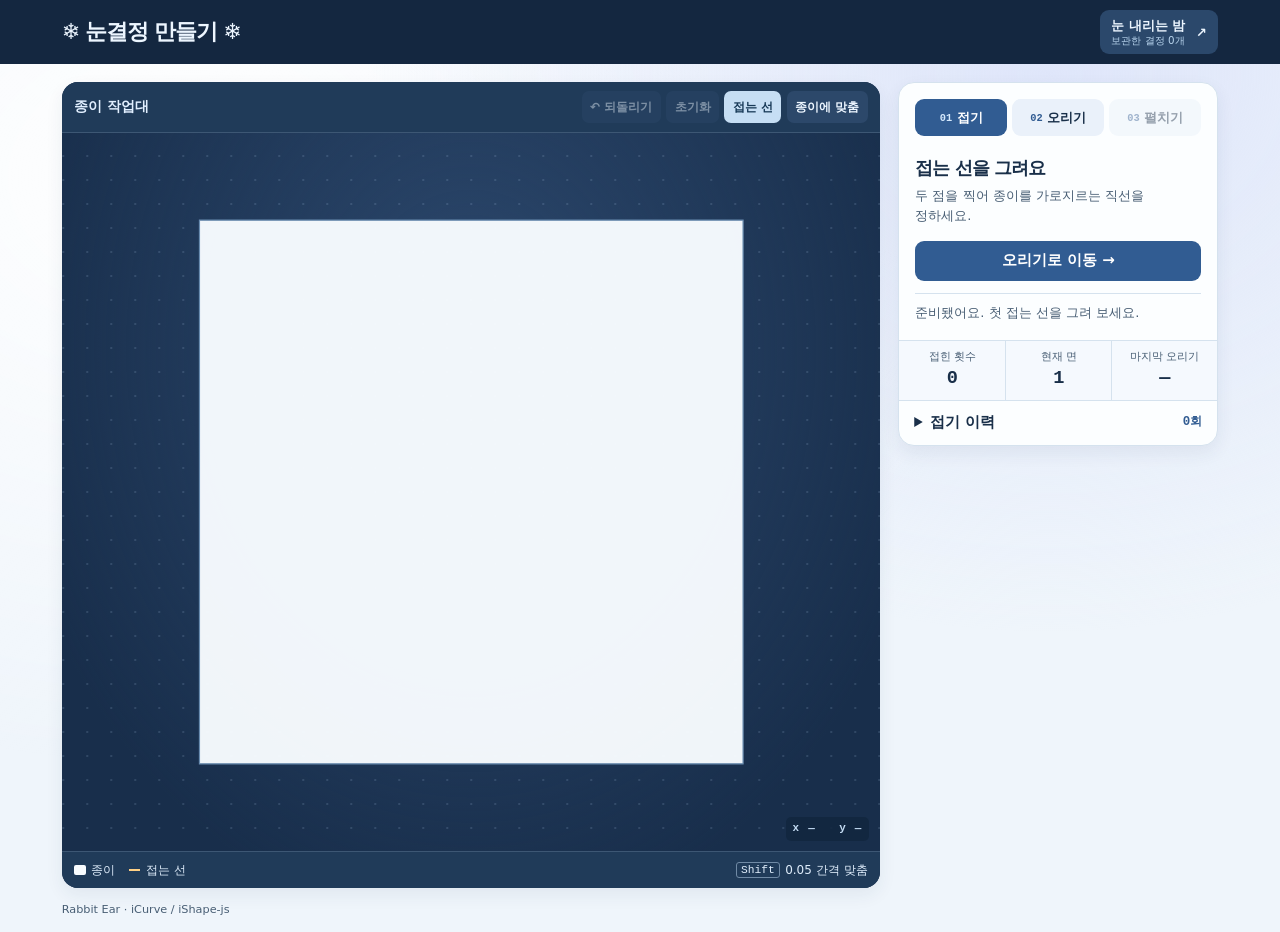
==== paper-cut-simulator/index.html @ afa73089 "Publish snowflake maker with local dependencies and Korean guide" ====
<!doctype html>
<html lang="ko">
<head>
  <meta charset="utf-8">
  <meta name="viewport" content="width=device-width, initial-scale=1">
  <meta name="description" content="종이를 접고 오려서 나만의 눈결정 무늬를 만드는 2D 실험실.">
  <title>눈결정 만들기 · PNU 컴퓨터그래픽스</title>
  <link rel="stylesheet" href="./style.css?v=flake-names">
</head>
<body>
  <header class="topbar">
    <div class="topbar-content">
      <div class="brand">
        <div>
          <h1 id="page-title"><span aria-hidden="true">❄️</span> 눈결정 만들기 <span aria-hidden="true">❄️</span></h1>
        </div>
      </div>
      <button class="scene-link" data-open-snow aria-haspopup="dialog">
        <span><strong>눈 내리는 밤</strong><small id="snow-count">보관한 결정 0개</small></span>
        <span aria-hidden="true">↗</span>
      </button>
    </div>
  </header>

  <main class="shell" aria-labelledby="page-title">
    <div class="workspace">
      <section class="workbench" aria-label="종이 작업대">
        <div class="board-header">
          <h2 class="board-title">종이 작업대</h2>
          <div class="board-actions" role="group" aria-label="작업대 도구">
            <button id="undo" title="되돌리기 (Ctrl+Z)" disabled>↶ 되돌리기</button>
            <button id="reset" disabled>초기화</button>
            <label class="crease-toggle"><input class="sr-only" type="checkbox" id="show-crease" checked>접는 선</label>
            <button id="fit" aria-pressed="false">종이에 맞춤</button>
          </div>
        </div>
        <div class="mat">
          <svg id="board" viewBox="-.15 -.15 1.3 1.3" aria-label="종이 그림판" aria-describedby="next-action" tabindex="0">
            <defs>
              <clipPath id="keep-clip"><path id="keep-outline" clip-rule="evenodd"/></clipPath>
            </defs>
            <g id="reference"></g>
            <g id="material-context"><g id="material"></g></g>
            <g id="marks"></g>
          </svg>
          <div class="mat-tag" id="coordinates" aria-hidden="true">x — &nbsp; y —</div>
        </div>
        <div class="board-footer">
          <span><i class="legend paper"></i> 종이</span>
          <span><i class="legend crease"></i> 접는 선</span>
          <span class="cut-legend"><i id="area-swatch" class="legend cutter"></i><span id="area-legend">잘라낼 영역</span></span>
          <span class="cut-legend"><i class="legend handle"></i> 조절점</span>
          <span class="snap-hint"><kbd>Shift</kbd> 0.05 간격 맞춤</span>
        </div>
      </section>

      <aside class="panel" aria-label="작업 도구">
        <div class="panel-body">
          <nav class="steps" aria-label="작업 단계">
            <button data-mode="fold" aria-current="step"><small>01</small>접기</button>
            <button data-mode="cut" disabled><small>02</small>오리기</button>
            <button data-mode="unfold" disabled><small>03</small>펼치기</button>
          </nav>
          <div class="instructions">
            <div class="sr-only" id="step-label">01 / 접기</div>
            <h2 id="step-title">접는 선을 그려요</h2>
            <p id="next-action">종이 위에 두 점을 찍어 접는 직선을 정하세요.</p>
          </div>
          <div id="fold-tools" class="tool-group">
            <button id="clear-line" hidden>접는 선 다시 그리기</button>
            <button id="start-cut" class="primary" disabled>오리기로 이동 <span aria-hidden="true">→</span></button>
          </div>
          <div id="cut-tools" class="tool-group" hidden>
            <fieldset class="tool-options">
              <legend>영역 처리</legend>
              <div class="segmented operations">
                <button id="remove-area" aria-pressed="true">영역 잘라내기</button>
                <button id="keep-area" aria-pressed="false">영역 남기기</button>
              </div>
            </fieldset>
            <fieldset class="tool-options">
              <legend>선 모양</legend>
              <div class="segmented">
                <button id="line-tool" aria-pressed="true">╱ 직선</button>
                <button id="curve-tool" aria-pressed="false">∿ 베지어</button>
              </div>
            </fieldset>
            <div class="tool-row">
              <button id="clear-path" disabled>경로 지우기</button>
              <button id="close-path" disabled>경로 닫기</button>
            </div>
            <button id="apply-cut" class="primary" disabled>오리기 확정</button>
            <button id="start-unfold">펼치기로 이동 <span aria-hidden="true">→</span></button>
          </div>
          <div id="unfold-tools" class="tool-group" hidden>
            <button id="unfold" class="primary">한 단계 펼치기</button>
            <button id="save-flake" class="primary" aria-haspopup="dialog" hidden>결정 보관하기</button>
            <button id="view-saved-snow" data-open-snow aria-haspopup="dialog" hidden>눈 내리는 밤 보기 <span aria-hidden="true">↗</span></button>
          </div>
          <p id="status" role="status" class="status">라이브러리를 불러오는 중…</p>
        </div>

        <div class="stats" aria-label="종이 상태">
          <div><span>접힌 횟수</span><strong id="fold-count">0</strong></div>
          <div><span>현재 면</span><strong id="face-count">1</strong></div>
          <div><span>마지막 오리기</span><strong id="hit-count">—</strong></div>
        </div>

        <details class="history">
          <summary>접기 이력 <span id="history-count">0회</span></summary>
          <div class="history-body">
            <figure>
              <svg id="crease-map" viewBox="-.075 -.075 1.15 1.15" role="img" aria-label="원래 종이 좌표의 접는 선 지도"></svg>
              <figcaption>원래 종이 좌표</figcaption>
            </figure>
            <ol id="history-list"></ol>
            <p id="history-empty">접기를 마치면<br>여기에 선이 쌓여요.</p>
          </div>
        </details>
      </aside>
    </div>
    <footer class="footer"><span>Rabbit Ear · iCurve / iShape-js</span></footer>
  </main>
  <dialog class="name-dialog" id="flake-name-dialog" aria-labelledby="flake-name-title">
    <form id="flake-name-form">
      <h2 id="flake-name-title">결정 보관하기</h2>
      <label for="flake-name">결정 이름</label>
      <input id="flake-name" type="text" maxlength="32" placeholder="예: 첫눈" autocomplete="off" aria-describedby="flake-name-hint" autofocus>
      <p id="flake-name-hint">비워 두면 기본 이름으로 보관돼요.</p>
      <div class="name-actions">
        <button type="button" id="cancel-flake-name">취소</button>
        <button type="submit" class="primary">보관하기</button>
      </div>
    </form>
  </dialog>
  <dialog id="snow-scene" class="snow-scene" aria-labelledby="snow-title">
    <div class="snow-field" id="snow-field" aria-hidden="true"></div>
    <svg class="snow-horizon" viewBox="0 0 1200 260" preserveAspectRatio="none" aria-hidden="true">
      <path fill="#6484a54d" d="M0 195 160 113 270 164 412 71 620 174 770 91 960 166 1080 106 1200 157V260H0Z"/>
      <path fill="#2e5072" d="M0 220Q170 140 410 214T810 211Q1020 142 1200 208V260H0Z"/>
      <path fill="#183651" d="M0 231Q200 186 426 239T820 232Q1030 194 1200 232V260H0Z"/>
    </svg>
    <header class="snow-header">
      <div>
        <div class="eyebrow">SNOW GALLERY</div>
        <h2 id="snow-title">눈 내리는 밤</h2>
        <p id="snow-subtitle">내가 만든 결정이 하늘에서 내려요.</p>
      </div>
      <div class="snow-actions">
        <button id="pause-snow">일시 정지</button>
        <button id="close-snow" autofocus>작업대로 돌아가기</button>
      </div>
    </header>
    <p id="snow-empty" class="snow-empty">아직 보관한 결정이 없어요.<br>오리기를 마치고 종이를 펼친 뒤 <strong>결정 보관하기</strong>를 눌러 보세요.</p>
    <section class="snow-shelf" id="snow-shelf" aria-label="보관한 결정">
      <p id="snow-shelf-count"></p>
      <ul id="snow-collection"></ul>
    </section>
  </dialog>
  <noscript>이 앱을 사용하려면 브라우저에서 JavaScript를 켜세요.</noscript>
  <script type="module" src="./app.js?v=flake-names"></script>
</body>
</html>
---- paper-cut-simulator/style.css ----
:root {
  color-scheme: light;
  --ink: #192f49;
  --muted: #485e74;
  --frost: #eff5fb;
  --panel: #fcfeff;
  --line: #d5e2ee;
  --accent: #315c92;
  --night: #142740;
  --mat: #182e4b;
  --mat-trim: #203b59;
  --mat-line: #3d5774;
  --paper: #f8fcff;
  --paper-edge: #698cb0;
  --paper-back: #bad8f2;
  --orange: #ffd085;
  --pink: #ff9cae;
  --mint: #9ce8cf;
  --page-gutter: clamp(12px, 2vw, 28px);
  --mat-size: clamp(390px, calc(100dvh - 182px), 720px);
  --panel-width: clamp(260px, 28vw, 320px);
  --studio-gap: 18px;
  --studio-width: calc(var(--mat-size) * 1.14 + var(--panel-width) + var(--studio-gap) + var(--page-gutter) * 2);
  --control-fill: #eaf1fa;
  font: 15px/1.55 "Malgun Gothic", "Apple SD Gothic Neo", system-ui, sans-serif;
  color: var(--ink);
  background: var(--frost);
}
* { box-sizing: border-box; }
body {
  margin: 0;
  min-height: 100vh;
  background:
    radial-gradient(ellipse at 82% 8%, #dfe6fa 0%, transparent 46%),
    radial-gradient(ellipse at 15% 19%, #fff 0%, transparent 55%),
    var(--frost);
}
[hidden] { display: none !important; }
.sr-only {
  position: absolute;
  width: 1px;
  height: 1px;
  overflow: hidden;
  clip-path: inset(50%);
  white-space: nowrap;
}
button, input { font: inherit; }
button {
  cursor: pointer;
  border: 1px solid var(--line);
  border-radius: 9px;
  color: var(--ink);
  background: var(--panel);
  padding: .58rem .8rem;
  font-weight: 700;
}
button:enabled:hover { border-color: #8babca; background: #ebf4fc; }
button:disabled { cursor: default; opacity: .45; }
:focus-visible { outline: 3px solid #4e97cc; outline-offset: 3px; }
.topbar { color: #edf6ff; background: var(--night); }
.topbar-content {
  display: flex;
  align-items: center;
  justify-content: space-between;
  gap: .6rem;
  max-width: var(--studio-width);
  margin: auto;
  padding: 10px var(--page-gutter);
}
.brand { display: flex; align-items: center; gap: .65rem; }
.brand-mark { flex: none; width: 27px; height: 27px; color: #b9defa; }
.brand h1 { margin: 0; font-size: clamp(1.13rem, 2vw, 1.47rem); line-height: 1.2; letter-spacing: -.055em; }
.project { color: #b9d5ee; font-size: .68rem; }
.eyebrow, .mat-tag { font: 700 .73rem/1.4 ui-monospace, Consolas, monospace; letter-spacing: .11em; }
.eyebrow { color: var(--accent); }
.scene-link {
  display: flex;
  align-items: center;
  gap: .7rem;
  padding: .37rem .7rem;
  flex: none;
  text-align: left;
  color: #edf6ff;
  border-color: transparent;
  background: #2b486b;
  font-size: .86rem;
  line-height: 1.35;
}
.scene-link:enabled:hover { border-color: transparent; background: #375674; }
#snow-count { display: block; color: #b9d5ee; font-size: .69rem; font-weight: 500; }
.shell { max-width: var(--studio-width); margin: auto; padding: 18px var(--page-gutter) 14px; }
.workspace { display: grid; grid-template-columns: minmax(0, 1fr) var(--panel-width); gap: var(--studio-gap); align-items: start; }
.workbench, .panel { border-radius: 16px; overflow: hidden; box-shadow: 0 7px 18px #1a365012; }
.workbench { background: var(--mat); color: #e1efff; }
.board-header, .board-footer {
  display: flex;
  flex-wrap: wrap;
  align-items: center;
  gap: .65rem;
  padding: .58rem .85rem;
  background: var(--mat-trim);
}
.board-header { justify-content: space-between; border-bottom: 1px solid var(--mat-line); }
.board-title { margin: 0; font-size: .94rem; font-weight: 700; }
.board-actions { display: flex; flex-wrap: wrap; gap: .38rem; align-items: center; font-size: .8rem; }
.board-actions :is(button, .crease-toggle) {
  display: inline-flex;
  align-items: center;
  min-height: 32px;
  padding: .3rem .55rem;
  border: 0;
  border-radius: 7px;
  background: #2c486a;
  color: #edf6ff;
  font-weight: 700;
}
.board-actions .crease-toggle { cursor: pointer; }
.board-actions :is(button:enabled:hover, .crease-toggle:hover) { background: #3b5e82; }
.board-actions :is(button[aria-pressed="true"], .crease-toggle:has(input:checked)) { color: #173957; background: #c6def4; }
.crease-toggle:has(input:focus-visible) { outline: 3px solid #4e97cc; outline-offset: 3px; }
.mat {
  position: relative;
  aspect-ratio: 1.14;
  background:
    radial-gradient(circle, #c4dfff24 1px, transparent 1.3px) center / 24px 24px,
    radial-gradient(ellipse at 50% 30%, #2c486d, transparent 82%),
    var(--mat);
}
#board { display: block; width: 100%; height: 100%; cursor: crosshair; touch-action: none; user-select: none; }
#board[data-mode="unfold"] { cursor: default; }
#board:focus-visible { outline-offset: -4px; }
#board :is(path, line, polygon, rect, circle) { vector-effect: non-scaling-stroke; }
.mat-tag { position: absolute; right: 11px; bottom: 10px; padding: .3rem .45rem; background: #122740e6; border-radius: 5px; color: #c3dbf2; pointer-events: none; }
.board-footer { border-top: 1px solid var(--mat-line); gap: .5rem .95rem; font-size: .8rem; color: #dfedfb; }
.board-footer span { display: inline-flex; gap: .35rem; align-items: center; }
.workbench:not(:has(#board[data-mode="cut"])) .cut-legend { display: none; }
.legend { width: .75rem; height: .65rem; border-radius: 2px; display: inline-block; }
.legend.paper { background: var(--paper); }
.legend.crease { height: 0; border-top: 2px dashed var(--orange); border-radius: 0; }
.legend.cutter { background: #ff9cae50; border: 1px solid var(--pink); }
.legend.cutter.keep { background: #8dceff5e; border-color: #a0d7ff; }
.legend.handle { border: 1px solid var(--mint); border-radius: 50%; height: .67rem; width: .67rem; }
.snap-hint { margin-left: auto; }
kbd { font: .75rem Consolas, monospace; border: 1px solid #708aa5; border-radius: 3px; padding: .08rem .28rem; }
.panel { background: var(--panel); border: 1px solid var(--line); }
.panel-body { padding: 16px; }
.steps { display: grid; grid-template-columns: repeat(3, 1fr); gap: 5px; }
.steps button { display: flex; align-items: center; justify-content: center; gap: .3rem; padding: .55rem .22rem; font-size: .85rem; }
.steps small { font: 700 .69rem Consolas, monospace; color: var(--accent); }
.panel :is(.steps, .tool-group) button { border: 0; background: var(--control-fill); }
.panel :is(.steps, .tool-group) button:enabled:hover { background: #dbe9f7; }
.panel .steps button[aria-current="step"] { background: var(--accent); color: #fff; }
.steps button[aria-current="step"] small { color: #d4e8fc; }
.instructions { margin: 18px 0 14px; }
.instructions h2 { font-size: 1.19rem; margin: 0 0 .3rem; letter-spacing: -.055em; }
.instructions p, .status { margin: 0; color: var(--muted); font-size: .875rem; word-break: keep-all; }
.tool-group { display: grid; gap: 8px; }
.tool-options { margin: 0; padding: 0; border: 0; min-width: 0; }
.tool-options legend { padding: 0; margin-bottom: 4px; color: var(--muted); font-size: .75rem; font-weight: 700; }
.tool-row, .segmented { display: grid; grid-template-columns: 1fr 1fr; gap: 6px; }
.tool-group button { min-height: 40px; }
.segmented button { padding-inline: .25rem; font-size: .86rem; }
.panel .segmented button[aria-pressed="true"] { background: #cfe3f8; color: #173f66; }
.panel #remove-area[aria-pressed="true"] { color: #812c48; background: #f5dce7; }
.panel .tool-group :is(.primary:enabled, #close-path:enabled) { background: var(--accent); color: #fff; }
.panel .tool-group :is(.primary:enabled, #close-path:enabled):hover { background: #174a72; }
.panel .tool-group .primary:disabled { color: #5d6c83; }
.status { margin-top: 12px; padding-top: .6rem; border-top: 1px solid var(--line); overflow-wrap: anywhere; }
.status.error { color: #872a3d; }
.stats { display: grid; grid-template-columns: repeat(3, minmax(0, 1fr)); background: #f5f9fe; border-block: 1px solid var(--line); }
.stats div { padding: 8px 5px; text-align: center; }
.stats div + div { border-left: 1px solid var(--line); }
.stats span, .history figcaption { display: block; font-size: .73rem; color: var(--muted); }
.stats strong { font: 700 1.24rem/1.45 Consolas, monospace; }
.history { padding: 10px 15px; }
.history summary { cursor: pointer; font-weight: 700; }
.history summary span { float: right; color: var(--accent); font: 700 .83rem/1.8 Consolas, monospace; }
.history-body { display: grid; grid-template-columns: 94px minmax(0, 1fr); align-items: start; gap: 10px; margin-top: 10px; }
.history figure { margin: 0; text-align: center; }
#crease-map { display: block; width: 100%; background: #e9f2fb; border-radius: 6px; }
.history ol { list-style: none; margin: 0; padding: 0; max-height: 114px; overflow: auto; }
.history ol:empty { display: none; }
.history li { color: var(--muted); font-size: .8rem; padding: .28rem 0; border-bottom: 1px solid var(--line); }
.history li.active { font-weight: 700; color: var(--accent); }
.history p { margin: 8px 0 0; font-size: .8rem; color: var(--muted); }
.footer { margin-top: 13px; display: flex; justify-content: space-between; gap: .5rem; color: var(--muted); font-size: .75rem; }
.sheet-guide { fill: none; stroke: #b0cce180; stroke-dasharray: 4 5; }
.sheet { fill: var(--paper); fill-opacity: .97; stroke: var(--paper-edge); stroke-width: 1.2; fill-rule: evenodd; }
.sheet.back { fill: var(--paper-back); }
.sheet.cut-sheet { stroke: none; }
#material-context:not(.keep-preview) { filter: drop-shadow(0 5px 11px #0e21354d); }
.keep-preview { opacity: .24; }
.fold-line { stroke: var(--orange); stroke-width: 2; stroke-dasharray: 6 4; }
.fold-line.past { stroke: #be842f; opacity: .85; }
.fold-point { fill: var(--orange); stroke: #744720; stroke-width: 1.2; }
.fold-side { fill: #d2821f50; }
.cut-draft { fill: none; stroke: #ac314d; stroke-width: 2.3; paint-order: stroke; }
.cut-draft.closed { fill: #ed617b62; fill-rule: evenodd; }
.cut-next { fill: none; stroke: #e77388; stroke-width: 1.5; stroke-dasharray: 4 4; }
#board[data-cut-operation="keep"] .cut-draft { stroke: #3887bd; }
#board[data-cut-operation="keep"] .cut-draft.closed { fill: none; }
#board[data-cut-operation="keep"] .cut-next { stroke: #86c8fb; }
.anchor { fill: #ffbdc8; stroke: #8b2940; stroke-width: 1.3; }
.anchor.start { fill: #a5ead3; stroke: #196c59; stroke-width: 2; cursor: pointer; }
.handle-line { stroke: #166e60; stroke-width: 1.3; stroke-dasharray: 3 4; }
.handle-point { fill: #a8ead6; stroke: #166e60; stroke-width: 1.6; cursor: grab; }
.handle-point:active { cursor: grabbing; }

.name-dialog {
  width: min(380px, calc(100% - 28px));
  padding: 22px;
  border: 1px solid var(--line);
  border-radius: 16px;
  color: var(--ink);
  background: var(--panel);
}
.name-dialog::backdrop { background: #12274080; }
.name-dialog form { display: grid; gap: 8px; }
.name-dialog h2 { margin: 0 0 6px; font-size: 1.2rem; }
.name-dialog label { font-size: .86rem; font-weight: 700; }
.name-dialog input {
  min-width: 0;
  width: 100%;
  padding: .58rem .65rem;
  color: var(--ink);
  background: #fff;
  border: 1px solid var(--line);
  border-radius: 9px;
}
.name-dialog p { margin: 0; font-size: .8rem; color: var(--muted); }
.name-actions { display: grid; grid-template-columns: 1fr 1fr; gap: 8px; margin-top: 8px; }
.name-actions button { border: 0; background: var(--control-fill); }
.name-actions button:enabled:hover { background: #dbe9f7; }
.name-actions .primary { background: var(--accent); color: #fff; }
.name-actions .primary:enabled:hover { background: #174a72; }

.snow-scene {
  position: fixed;
  inset: 0;
  width: 100%;
  height: 100%;
  max-width: none;
  max-height: none;
  margin: 0;
  border: 0;
  padding: clamp(16px, 5vw, 58px);
  overflow: hidden;
  isolation: isolate;
  color: #f0f7ff;
  background:
    radial-gradient(circle, #d7e8ff7a 1px, transparent 1.6px) 4px 20px / 91px 87px,
    radial-gradient(circle, #a3d0f050 1px, transparent 1.6px) 21px 2px / 157px 101px,
    radial-gradient(ellipse at 21% 66%, #36729c95, transparent 55%),
    radial-gradient(ellipse at 85% 2%, #45508690, transparent 56%),
    linear-gradient(#111d36, #1b3755 70%, #496f90);
}
.snow-scene[open] { display: grid; grid-template-rows: auto minmax(0, 1fr) auto; }
body:has(.snow-scene[open]) { overflow: hidden; }
.snow-scene::backdrop { background: #0d1a2b; }
.snow-field, .snow-horizon { position: absolute; pointer-events: none; }
.snow-field { inset: 0; overflow: hidden; z-index: -1; }
.snow-horizon { left: 0; bottom: 0; width: 100%; height: min(39vh, 330px); z-index: -2; }
.flake-defs { position: absolute; }
.falling-flake {
  position: absolute;
  left: var(--x);
  top: -82px;
  width: var(--size);
  height: var(--size);
  fill: #e1f1ff;
  opacity: var(--opacity);
  animation: snowfall var(--duration) var(--delay) linear infinite;
}
.snow-field[data-paused="true"] .falling-flake { animation-play-state: paused; }
@keyframes snowfall {
  from { transform: translate3d(-50%, 0, 0) rotate(-20deg); }
  to { transform: translate3d(calc(-50% + var(--drift)), calc(100dvh + 160px), 0) rotate(var(--spin)); }
}
.snow-header { display: flex; gap: 1rem; justify-content: space-between; align-items: start; }
.snow-header .eyebrow { color: #bad5f6; }
.snow-header h2 { margin: .25rem 0; font-size: clamp(1.85rem, 5vw, 3.8rem); line-height: 1.1; letter-spacing: -.075em; }
.snow-header p { margin: .55rem 0 0; color: #d1e2f7; }
.snow-actions { display: flex; flex-wrap: wrap; gap: .4rem; }
.snow-scene button { color: #eef7ff; background: #122641b8; border-color: #91b0d06e; }
.snow-scene button:enabled:hover { background: #416287; border-color: #a8c7e5; }
.snow-empty {
  align-self: center;
  justify-self: center;
  padding: 1.1rem 1.45rem;
  text-align: center;
  line-height: 1.8;
  border: 1px solid #b4d0ee54;
  border-radius: 16px;
  background: #182f4ac2;
}
.snow-shelf {
  grid-row: 3;
  min-width: 0;
  padding: .7rem .85rem;
  border: 1px solid #91b0d055;
  border-radius: 16px;
  background: #162b44df;
}
.snow-shelf p { margin: 0 0 .42rem; font-size: .83rem; color: #d3e4fb; }
.snow-shelf ul { display: flex; gap: .45rem; overflow-x: auto; list-style: none; padding: .2rem .2rem .4rem; margin: 0; }
.snow-shelf li {
  display: flex;
  align-items: center;
  flex: none;
  gap: .42rem;
  padding: .28rem .42rem;
  border: 1px solid #91b0d047;
  border-radius: 8px;
  background: #96bbdf14;
  font-size: .77rem;
}
.snow-name { max-width: min(16rem, 52vw); overflow-wrap: anywhere; }
.snow-shelf li svg { flex: none; width: 30px; height: 30px; fill: #e7f4ff; }
.snow-shelf li button { flex: none; padding: 0 .28rem; line-height: 1.4; font-size: 1rem; }
@media (max-width: 880px) {
  :root { --studio-gap: 12px; }
  .snap-hint { display: none !important; }
}
@media (max-width: 720px) {
  :root { --studio-width: 600px; }
  .brand { gap: .42rem; }
  .brand-mark { width: 23px; height: 23px; }
  .project { font-size: .62rem; }
  .scene-link { padding-inline: .53rem; gap: .38rem; }
  .shell { padding-top: 11px; }
  .workspace { grid-template-columns: 1fr; }
  .mat { aspect-ratio: 1.06; }
  .board-header, .board-footer { padding-inline: .7rem; }
}
@media (max-width: 680px) {
  .snow-header { flex-direction: column; gap: .7rem; }
  .snow-header p { font-size: .86rem; }
}
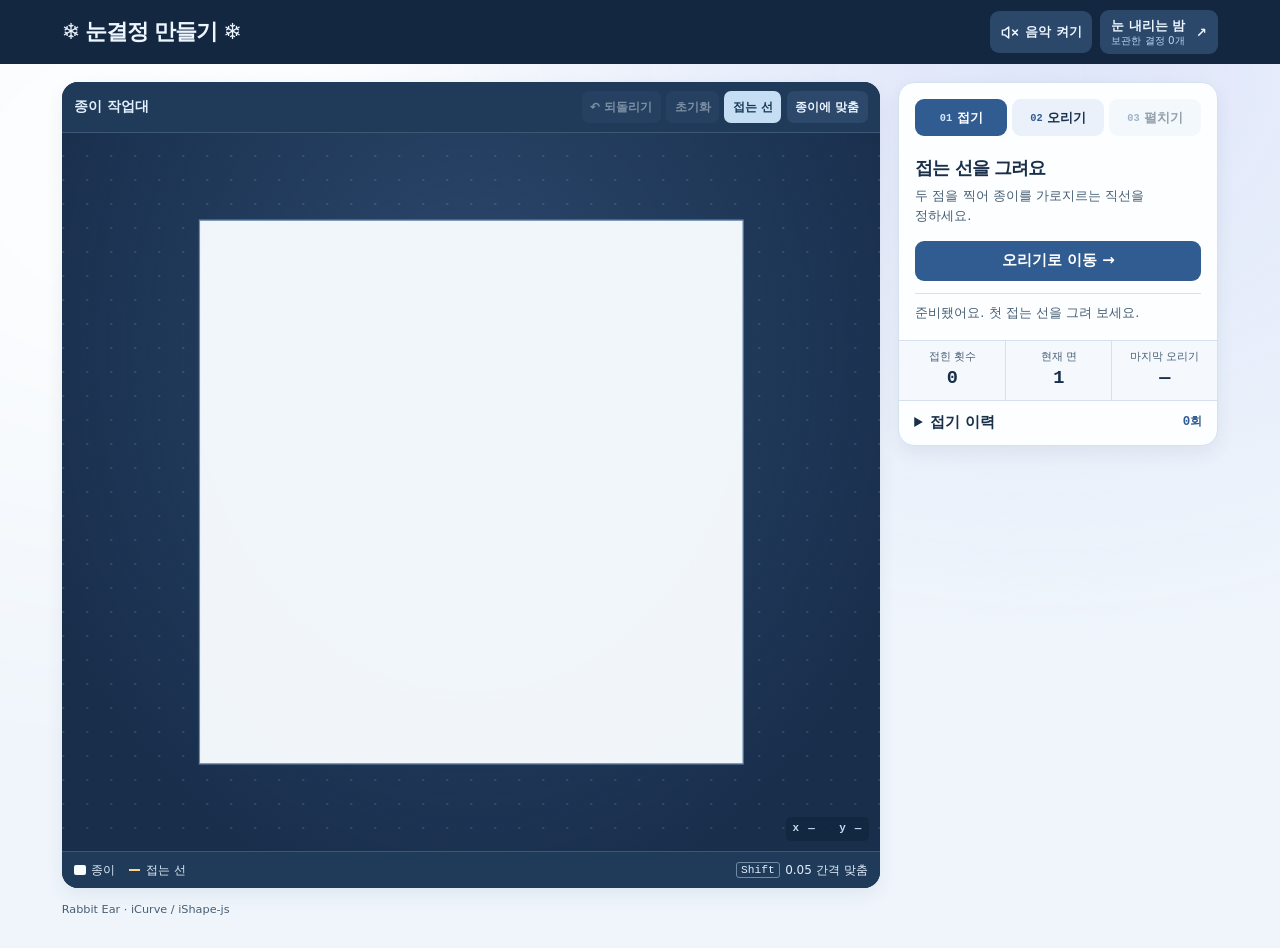
==== commit 6cc2e231: "Add Christmas background music with remembered mute controls" ====
--- a/paper-cut-simulator/index.html
+++ b/paper-cut-simulator/index.html
@@ -5,7 +5,7 @@
   <meta name="viewport" content="width=device-width, initial-scale=1">
   <meta name="description" content="종이를 접고 오려서 나만의 눈결정 무늬를 만드는 2D 실험실.">
   <title>눈결정 만들기 · PNU 컴퓨터그래픽스</title>
-  <link rel="stylesheet" href="./style.css?v=flake-names">
+  <link rel="stylesheet" href="./style.css?v=winter-music-1">
 </head>
 <body>
   <header class="topbar">
@@ -15,10 +15,16 @@
           <h1 id="page-title"><span aria-hidden="true">❄️</span> 눈결정 만들기 <span aria-hidden="true">❄️</span></h1>
         </div>
       </div>
+      <div class="topbar-actions">
+      <button class="music-toggle" type="button" data-toggle-music data-state="idle" aria-pressed="false" aria-label="배경음악 재생" title="배경음악 재생">
+        <svg viewBox="0 0 24 24" aria-hidden="true" focusable="false"><path d="M11 5 6 9H3v6h3l5 4V5Z"/><g class="music-waves"><path d="M15 8a6 6 0 0 1 0 8M18 5a10 10 0 0 1 0 14"/></g><path class="music-silent" d="m16 9 6 6m0-6-6 6"/></svg>
+        <span data-music-label>음악 켜기</span>
+      </button>
       <button class="scene-link" data-open-snow aria-haspopup="dialog">
         <span><strong>눈 내리는 밤</strong><small id="snow-count">보관한 결정 0개</small></span>
         <span aria-hidden="true">↗</span>
       </button>
+      </div>
     </div>
   </header>
 
@@ -147,6 +153,10 @@
         <p id="snow-subtitle">내가 만든 결정이 하늘에서 내려요.</p>
       </div>
       <div class="snow-actions">
+        <button class="music-toggle" type="button" data-toggle-music data-state="idle" aria-pressed="false" aria-label="배경음악 재생" title="배경음악 재생">
+        <svg viewBox="0 0 24 24" aria-hidden="true" focusable="false"><path d="M11 5 6 9H3v6h3l5 4V5Z"/><g class="music-waves"><path d="M15 8a6 6 0 0 1 0 8M18 5a10 10 0 0 1 0 14"/></g><path class="music-silent" d="m16 9 6 6m0-6-6 6"/></svg>
+        <span data-music-label>음악 켜기</span>
+      </button>
         <button id="pause-snow">일시 정지</button>
         <button id="close-snow" autofocus>작업대로 돌아가기</button>
       </div>
@@ -158,6 +168,9 @@
     </section>
   </dialog>
   <noscript>이 앱을 사용하려면 브라우저에서 JavaScript를 켜세요.</noscript>
+  <audio id="background-music" preload="none" loop playsinline data-src="./assets/christmas-instrumental.mp3"></audio>
+  <p class="sr-only" id="music-status" role="status" aria-live="polite"></p>
+  <script type="module" src="./music.js?v=winter-music-1"></script>
   <script type="module" src="./app.js?v=flake-names"></script>
 </body>
 </html>
--- a/paper-cut-simulator/style.css
+++ b/paper-cut-simulator/style.css
@@ -88,6 +88,28 @@
 }
 .scene-link:enabled:hover { border-color: transparent; background: #375674; }
 #snow-count { display: block; color: #b9d5ee; font-size: .69rem; font-weight: 500; }
+.topbar-actions { display: flex; align-items: center; gap: .5rem; }
+.music-toggle {
+  display: inline-flex;
+  align-items: center;
+  justify-content: center;
+  flex: none;
+  gap: .4rem;
+  min-height: 42px;
+  padding: .45rem .65rem;
+  border-color: transparent;
+  color: #edf6ff;
+  background: #2b486b;
+  font-size: .84rem;
+  line-height: 1.3;
+  white-space: nowrap;
+}
+.music-toggle:enabled:hover { border-color: transparent; background: #375674; }
+.music-toggle[aria-pressed="true"] { background: #375f80; }
+.music-toggle svg { width: 19px; height: 19px; fill: none; stroke: currentColor; stroke-width: 1.8; stroke-linecap: round; stroke-linejoin: round; }
+.music-waves { display: none; }
+.music-toggle:is([data-state="playing"], [data-state="loading"]) .music-waves { display: inline; }
+.music-toggle:is([data-state="playing"], [data-state="loading"]) .music-silent { display: none; }
 .shell { max-width: var(--studio-width); margin: auto; padding: 18px var(--page-gutter) 14px; }
 .workspace { display: grid; grid-template-columns: minmax(0, 1fr) var(--panel-width); gap: var(--studio-gap); align-items: start; }
 .workbench, .panel { border-radius: 16px; overflow: hidden; box-shadow: 0 7px 18px #1a365012; }
@@ -323,6 +345,8 @@
 }
 @media (max-width: 720px) {
   :root { --studio-width: 600px; }
+  .topbar-content { flex-wrap: wrap; }
+  .topbar-actions { margin-left: auto; gap: .4rem; }
   .brand { gap: .42rem; }
   .brand-mark { width: 23px; height: 23px; }
   .project { font-size: .62rem; }
